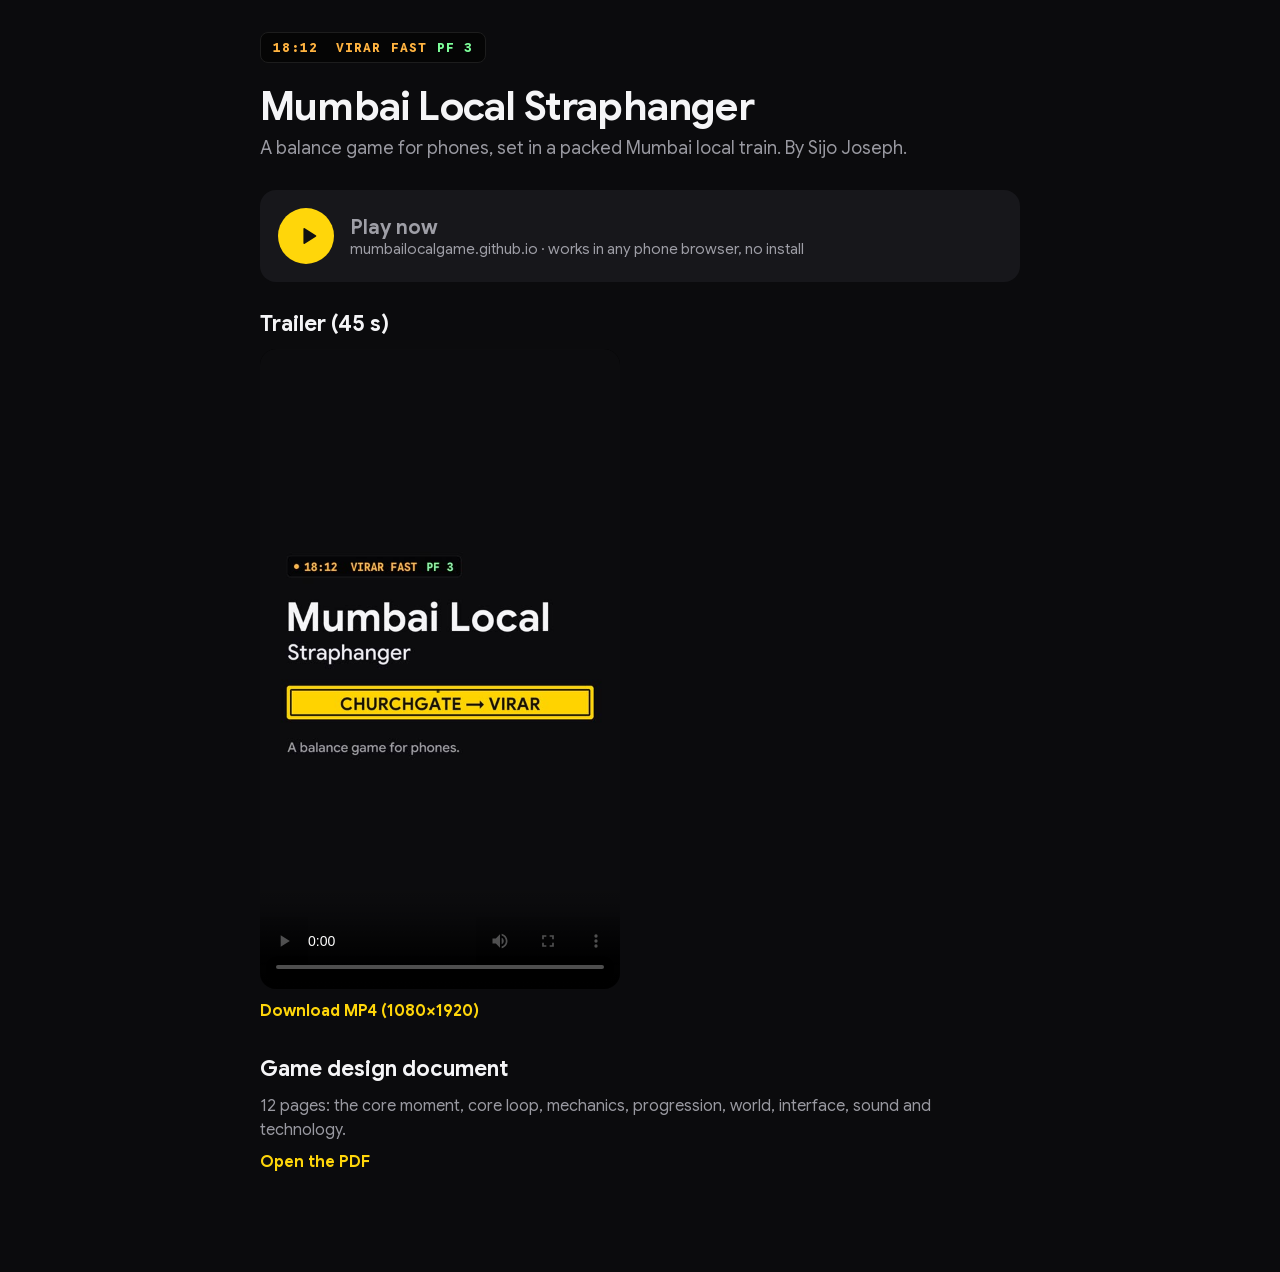
==== press/index.html @ 7895edca "v1.2 web build: clutch saves, new UI, Google Sans, Hindi/Marathi, Daily Ride; press kit" ====
<!DOCTYPE html>
<html lang="en">
<head>
<meta charset="UTF-8">
<meta name="viewport" content="width=device-width, initial-scale=1">
<title>Mumbai Local Straphanger · Press kit</title>
<meta name="description" content="Trailer, design document and playable build of Mumbai Local Straphanger.">
<link rel="icon" href="../icons/icon-192.png">
<link rel="stylesheet" href="../fonts/fonts.css">
<style>
:root{--bg:#0b0b0d;--s1:#17171b;--t2:rgba(235,235,245,.64);--y:#ffd60a}
*{box-sizing:border-box;margin:0;padding:0}
body{background:var(--bg);color:#f5f5f7;font-family:"Google Sans",system-ui,sans-serif;padding:32px 16px 64px}
main{max-width:760px;margin:0 auto}
.led{display:inline-flex;gap:10px;align-items:center;background:#050505;border:1px solid #1d1d1d;border-radius:8px;padding:6px 12px;font-family:"Google Sans Code",monospace;font-weight:700;font-size:13px;letter-spacing:.08em;color:#ffb340}
.led b{color:#7dff9a}
h1{font-size:40px;letter-spacing:-.02em;margin:18px 0 4px}
.sub{color:var(--t2);font-size:18px;margin-bottom:28px}
.play{display:flex;align-items:center;gap:16px;background:var(--s1);border-radius:16px;padding:18px;color:inherit;text-decoration:none;margin-bottom:28px}
.play i{flex:none;width:56px;height:56px;border-radius:50%;background:var(--y);display:flex;align-items:center;justify-content:center}
.play svg{width:22px;height:22px;margin-left:3px;fill:#111}
.play b{display:block;font-size:20px}.play span{color:var(--t2);font-size:15px}
h2{font-size:22px;margin:0 0 12px}
video{display:block;width:100%;max-width:360px;border-radius:16px;background:#000;margin-bottom:12px}
a.link{color:var(--y);font-weight:700;text-decoration:none}
section{margin-bottom:34px}
p{color:var(--t2);line-height:1.5}
</style>
</head>
<body>
<main>
  <div class="led">18:12 &nbsp;VIRAR FAST <b>PF 3</b></div>
  <h1>Mumbai Local Straphanger</h1>
  <p class="sub">A balance game for phones, set in a packed Mumbai local train. By Sijo Joseph.</p>
  <a class="play" href="../"><i><svg viewBox="0 0 24 24"><path d="M7 4.5v15a1 1 0 0 0 1.5.86l12-7.5a1 1 0 0 0 0-1.72l-12-7.5A1 1 0 0 0 7 4.5z"/></svg></i><span><b>Play now</b><span>mumbailocalgame.github.io · works in any phone browser, no install</span></span></a>
  <section>
    <h2>Trailer (45 s)</h2>
    <video src="mumbai-local-straphanger-trailer.mp4" controls playsinline preload="metadata" poster="trailer-poster.jpg"></video>
    <a class="link" href="mumbai-local-straphanger-trailer.mp4" download>Download MP4 (1080×1920)</a>
  </section>
  <section>
    <h2>Game design document</h2>
    <p>12 pages: the core moment, core loop, mechanics, progression, world, interface, sound and technology.</p>
    <p style="margin-top:8px"><a class="link" href="mumbai-local-straphanger-design-doc.pdf">Open the PDF</a></p>
  </section>
</main>
</body>
</html>
---- fonts/fonts.css ----
/* Google Sans and Google Sans Code: SIL Open Font License 1.1 (fonts.google.com). Bundled so the game works offline. */
/* Google Sans · devanagari */
@font-face {
  font-family: 'Google Sans';
  font-style: normal;
  font-weight: 400 700;
  font-display: swap;
  src: url(google-sans-devanagari.woff2) format('woff2');
  unicode-range: U+0900-097F, U+1CD0-1CF4, U+1CF7-1CF9, U+200C-200D, U+20A8, U+20B9, U+20F0, U+25CC, U+A830-A839, U+A8E0-A8FF, U+11B00-11B0A;
}
/* Google Sans · latin-ext */
@font-face {
  font-family: 'Google Sans';
  font-style: normal;
  font-weight: 400 700;
  font-display: swap;
  src: url(google-sans-latin-ext.woff2) format('woff2');
  unicode-range: U+0100-02BA, U+02BD-02C5, U+02C7-02CC, U+02CE-02D7, U+02DD-02FF, U+0304, U+0308, U+0329, U+1D00-1DBF, U+1E00-1E9F, U+1EF2-1EFF, U+2020, U+20A0-20AB, U+20AD-20C4, U+2113, U+2C60-2C7F, U+A720-A7FF;
}
/* Google Sans · latin */
@font-face {
  font-family: 'Google Sans';
  font-style: normal;
  font-weight: 400 700;
  font-display: swap;
  src: url(google-sans-latin.woff2) format('woff2');
  unicode-range: U+0000-00FF, U+0131, U+0152-0153, U+02BB-02BC, U+02C6, U+02DA, U+02DC, U+0304, U+0308, U+0329, U+2000-206F, U+20AC, U+2122, U+2191, U+2193, U+2212, U+2215, U+FEFF, U+FFFD;
}
/* Google Sans Code · latin */
@font-face {
  font-family: 'Google Sans Code';
  font-style: normal;
  font-weight: 400 700;
  font-display: swap;
  src: url(google-sans-code-latin.woff2) format('woff2');
  unicode-range: U+0000-00FF, U+0131, U+0152-0153, U+02BB-02BC, U+02C6, U+02DA, U+02DC, U+0304, U+0308, U+0329, U+2000-206F, U+20AC, U+2122, U+2191, U+2193, U+2212, U+2215, U+FEFF, U+FFFD;
}
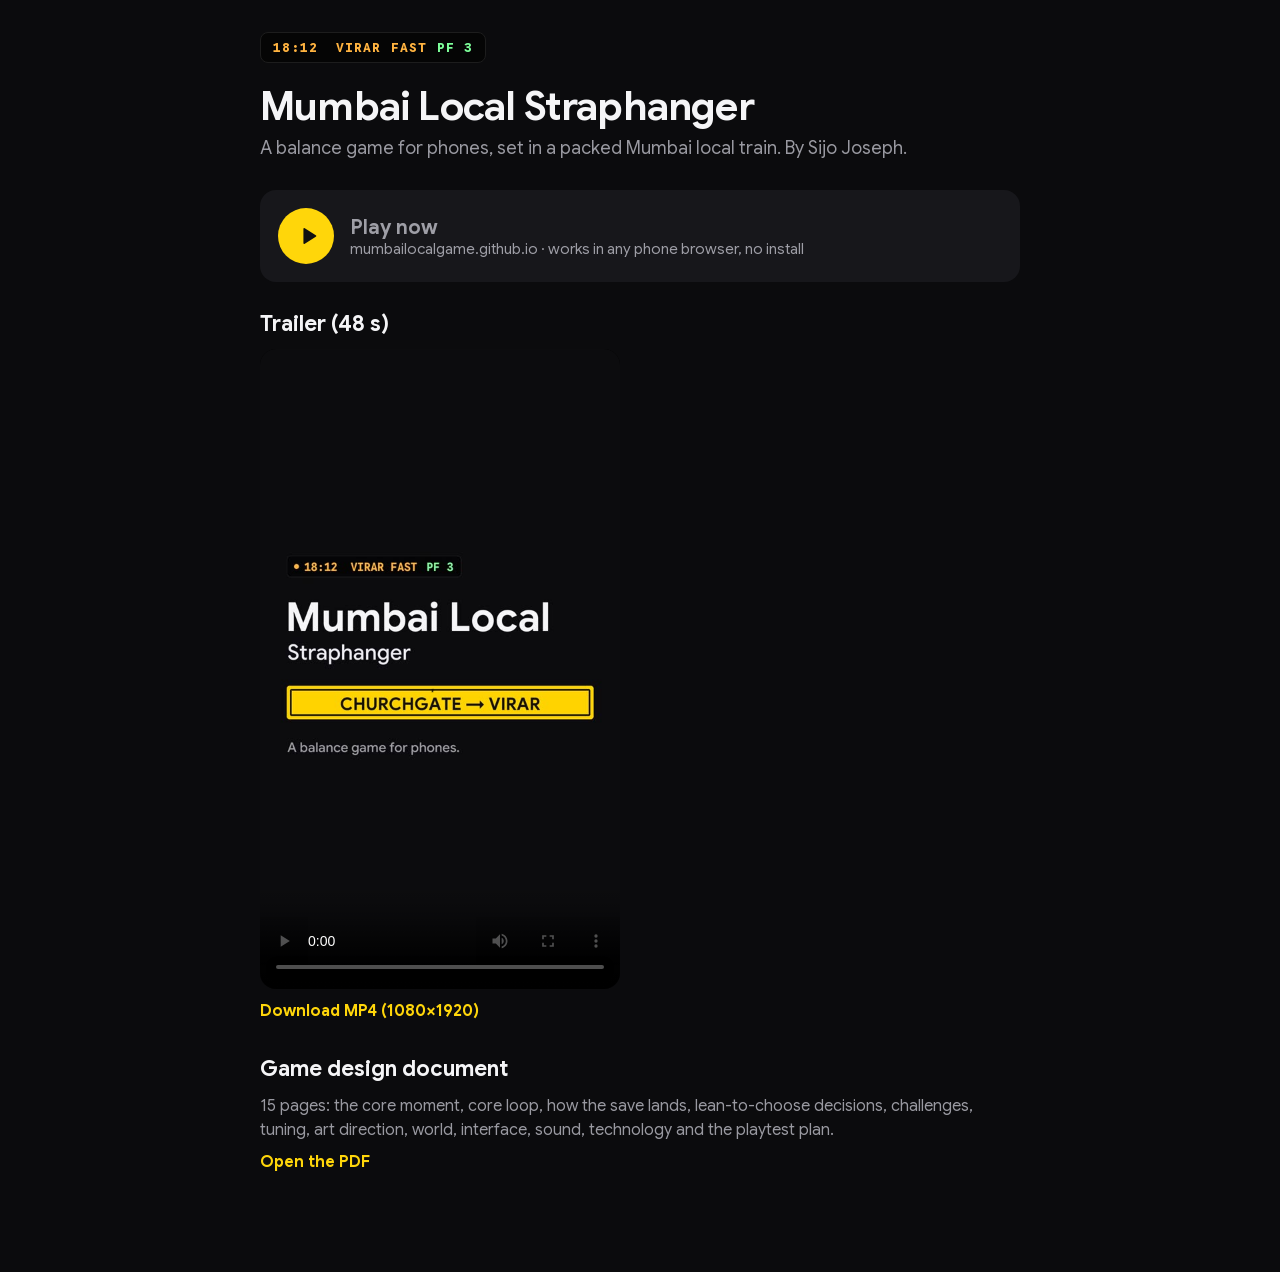
==== commit b7520b95: "v1.3 press kit: new trailer and 15-page design doc" ====
--- a/press/index.html
+++ b/press/index.html
@@ -34,13 +34,13 @@
   <p class="sub">A balance game for phones, set in a packed Mumbai local train. By Sijo Joseph.</p>
   <a class="play" href="../"><i><svg viewBox="0 0 24 24"><path d="M7 4.5v15a1 1 0 0 0 1.5.86l12-7.5a1 1 0 0 0 0-1.72l-12-7.5A1 1 0 0 0 7 4.5z"/></svg></i><span><b>Play now</b><span>mumbailocalgame.github.io · works in any phone browser, no install</span></span></a>
   <section>
-    <h2>Trailer (45 s)</h2>
+    <h2>Trailer (48 s)</h2>
     <video src="mumbai-local-straphanger-trailer.mp4" controls playsinline preload="metadata" poster="trailer-poster.jpg"></video>
     <a class="link" href="mumbai-local-straphanger-trailer.mp4" download>Download MP4 (1080×1920)</a>
   </section>
   <section>
     <h2>Game design document</h2>
-    <p>12 pages: the core moment, core loop, mechanics, progression, world, interface, sound and technology.</p>
+    <p>15 pages: the core moment, core loop, how the save lands, lean-to-choose decisions, challenges, tuning, art direction, world, interface, sound, technology and the playtest plan.</p>
     <p style="margin-top:8px"><a class="link" href="mumbai-local-straphanger-design-doc.pdf">Open the PDF</a></p>
   </section>
 </main>
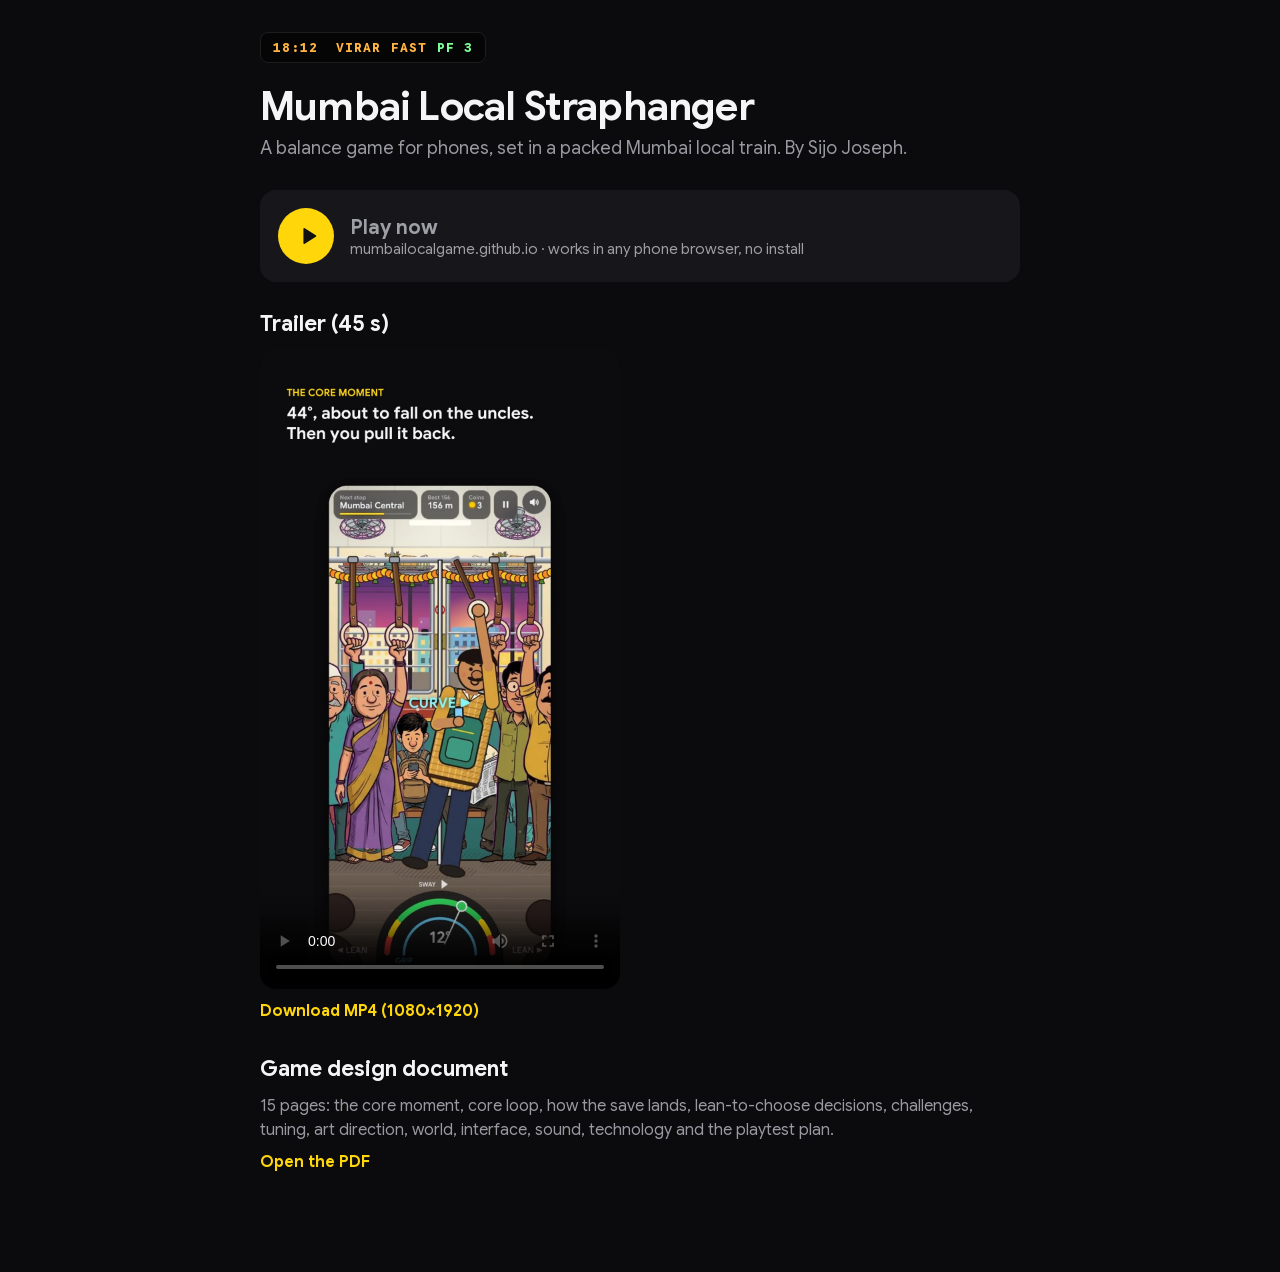
==== commit 779dc4d9: "Press page: 45 s trailer, new poster" ====
--- a/press/index.html
+++ b/press/index.html
@@ -34,7 +34,7 @@
   <p class="sub">A balance game for phones, set in a packed Mumbai local train. By Sijo Joseph.</p>
   <a class="play" href="../"><i><svg viewBox="0 0 24 24"><path d="M7 4.5v15a1 1 0 0 0 1.5.86l12-7.5a1 1 0 0 0 0-1.72l-12-7.5A1 1 0 0 0 7 4.5z"/></svg></i><span><b>Play now</b><span>mumbailocalgame.github.io · works in any phone browser, no install</span></span></a>
   <section>
-    <h2>Trailer (48 s)</h2>
+    <h2>Trailer (45 s)</h2>
     <video src="mumbai-local-straphanger-trailer.mp4" controls playsinline preload="metadata" poster="trailer-poster.jpg"></video>
     <a class="link" href="mumbai-local-straphanger-trailer.mp4" download>Download MP4 (1080×1920)</a>
   </section>
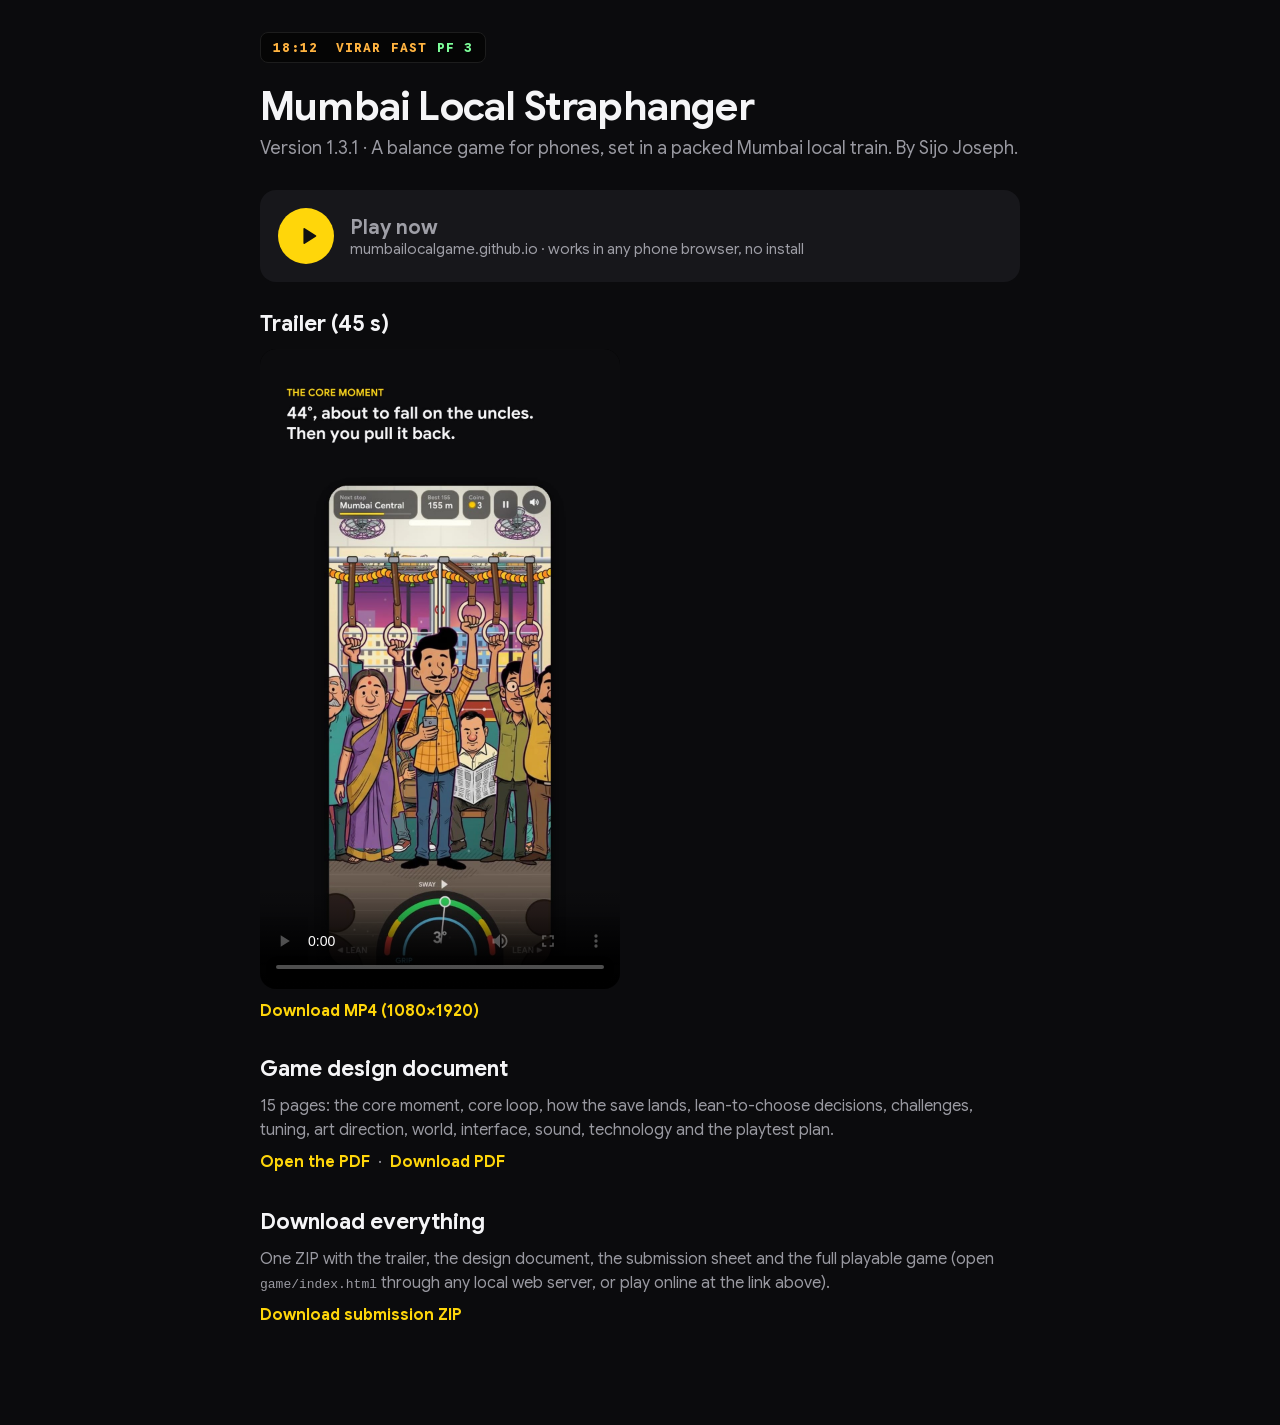
==== commit 726556fd: "v1.3.1 final: game, doc, trailer, download ZIP" ====
--- a/press/index.html
+++ b/press/index.html
@@ -31,7 +31,7 @@
 <main>
   <div class="led">18:12 &nbsp;VIRAR FAST <b>PF 3</b></div>
   <h1>Mumbai Local Straphanger</h1>
-  <p class="sub">A balance game for phones, set in a packed Mumbai local train. By Sijo Joseph.</p>
+  <p class="sub">Version 1.3.1 · A balance game for phones, set in a packed Mumbai local train. By Sijo Joseph.</p>
   <a class="play" href="../"><i><svg viewBox="0 0 24 24"><path d="M7 4.5v15a1 1 0 0 0 1.5.86l12-7.5a1 1 0 0 0 0-1.72l-12-7.5A1 1 0 0 0 7 4.5z"/></svg></i><span><b>Play now</b><span>mumbailocalgame.github.io · works in any phone browser, no install</span></span></a>
   <section>
     <h2>Trailer (45 s)</h2>
@@ -41,7 +41,12 @@
   <section>
     <h2>Game design document</h2>
     <p>15 pages: the core moment, core loop, how the save lands, lean-to-choose decisions, challenges, tuning, art direction, world, interface, sound, technology and the playtest plan.</p>
-    <p style="margin-top:8px"><a class="link" href="mumbai-local-straphanger-design-doc.pdf">Open the PDF</a></p>
+    <p style="margin-top:8px"><a class="link" href="mumbai-local-straphanger-design-doc.pdf">Open the PDF</a> &nbsp;·&nbsp; <a class="link" href="mumbai-local-straphanger-design-doc.pdf" download>Download PDF</a></p>
+  </section>
+  <section>
+    <h2>Download everything</h2>
+    <p>One ZIP with the trailer, the design document, the submission sheet and the full playable game (open <code>game/index.html</code> through any local web server, or play online at the link above).</p>
+    <p style="margin-top:8px"><a class="link" href="mumbai-local-straphanger-submission.zip" download>Download submission ZIP</a></p>
   </section>
 </main>
 </body>
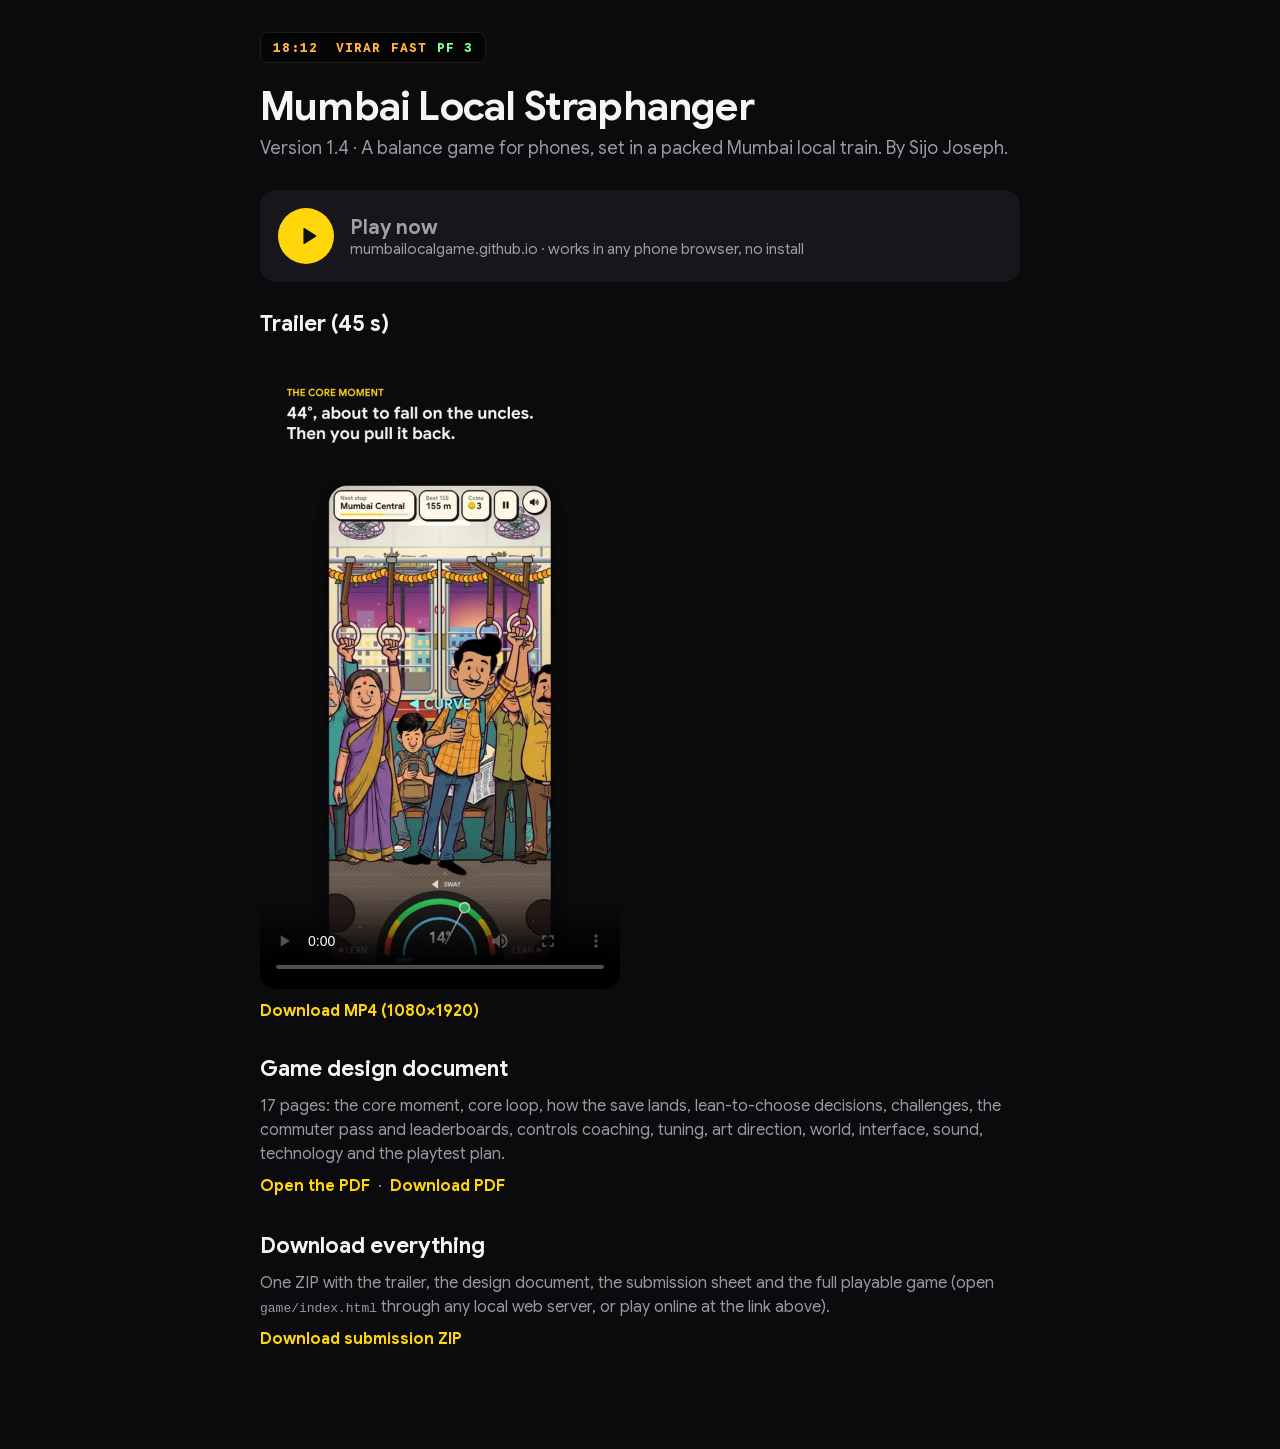
==== commit e13bf80e: "v1.4: pass, leaderboards, hand coach, new UI, doc and trailer" ====
--- a/press/index.html
+++ b/press/index.html
@@ -31,7 +31,7 @@
 <main>
   <div class="led">18:12 &nbsp;VIRAR FAST <b>PF 3</b></div>
   <h1>Mumbai Local Straphanger</h1>
-  <p class="sub">Version 1.3.1 · A balance game for phones, set in a packed Mumbai local train. By Sijo Joseph.</p>
+  <p class="sub">Version 1.4 · A balance game for phones, set in a packed Mumbai local train. By Sijo Joseph.</p>
   <a class="play" href="../"><i><svg viewBox="0 0 24 24"><path d="M7 4.5v15a1 1 0 0 0 1.5.86l12-7.5a1 1 0 0 0 0-1.72l-12-7.5A1 1 0 0 0 7 4.5z"/></svg></i><span><b>Play now</b><span>mumbailocalgame.github.io · works in any phone browser, no install</span></span></a>
   <section>
     <h2>Trailer (45 s)</h2>
@@ -40,7 +40,7 @@
   </section>
   <section>
     <h2>Game design document</h2>
-    <p>15 pages: the core moment, core loop, how the save lands, lean-to-choose decisions, challenges, tuning, art direction, world, interface, sound, technology and the playtest plan.</p>
+    <p>17 pages: the core moment, core loop, how the save lands, lean-to-choose decisions, challenges, the commuter pass and leaderboards, controls coaching, tuning, art direction, world, interface, sound, technology and the playtest plan.</p>
     <p style="margin-top:8px"><a class="link" href="mumbai-local-straphanger-design-doc.pdf">Open the PDF</a> &nbsp;·&nbsp; <a class="link" href="mumbai-local-straphanger-design-doc.pdf" download>Download PDF</a></p>
   </section>
   <section>
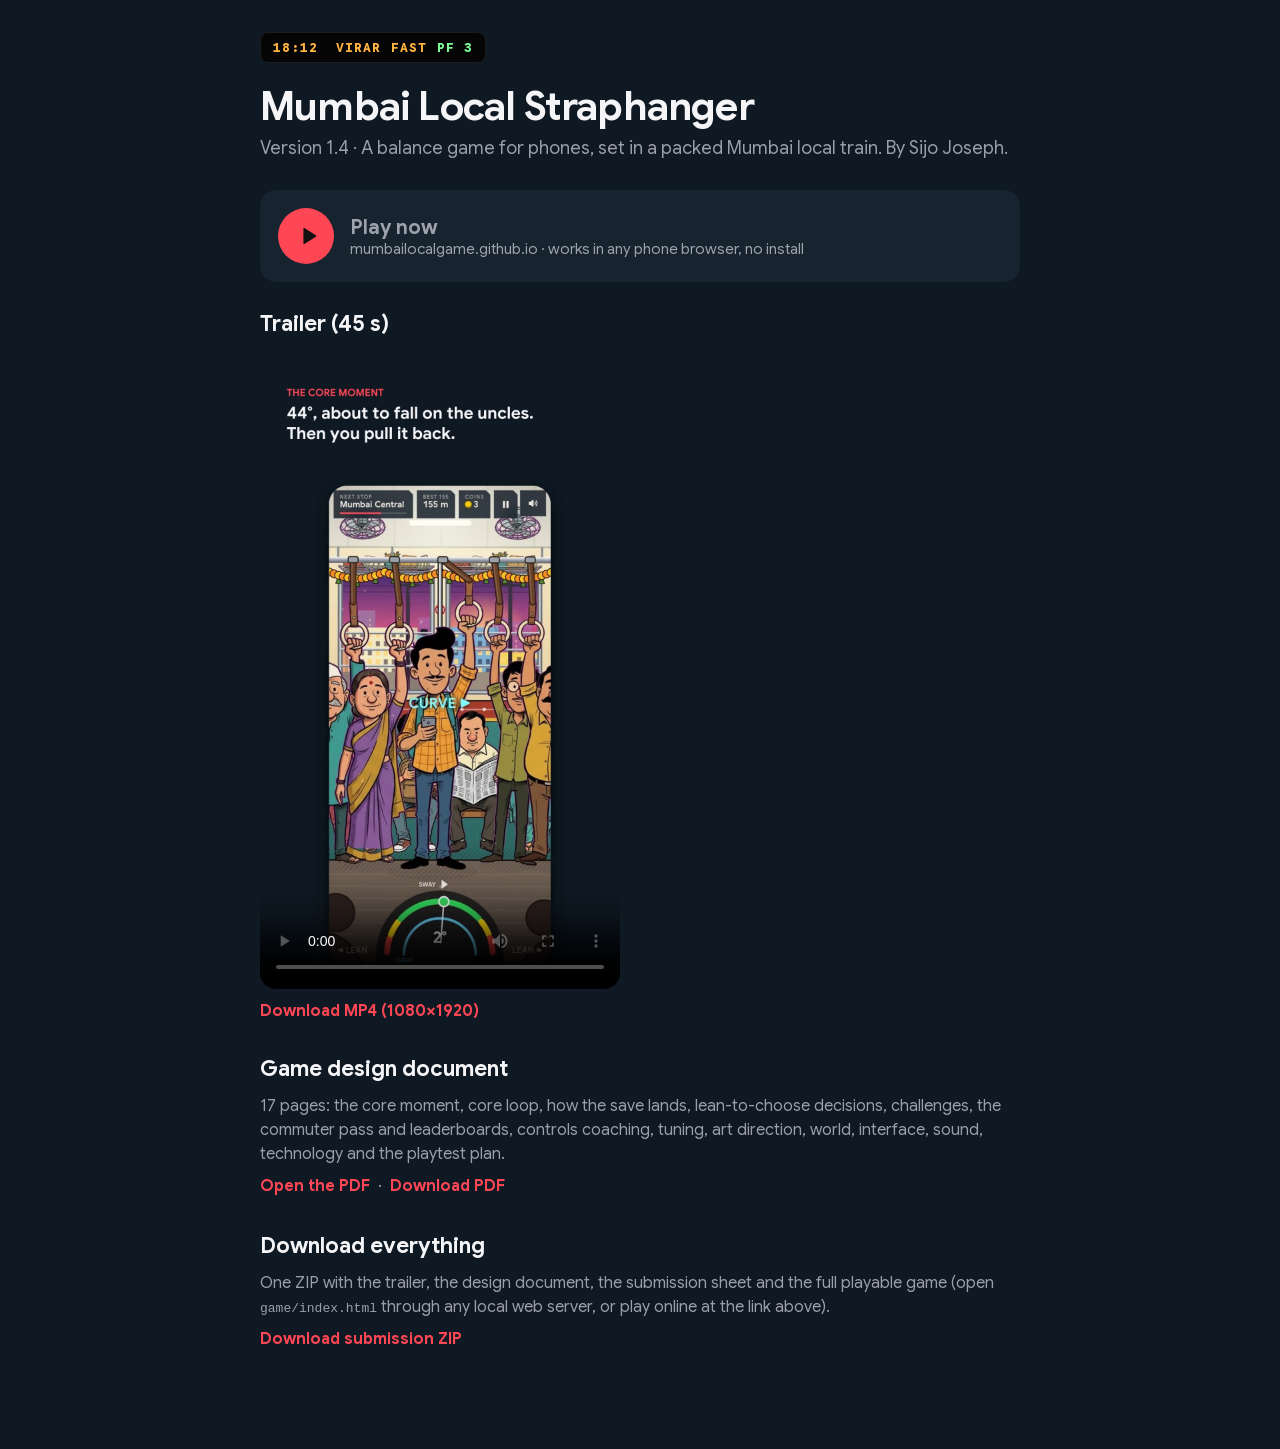
==== commit 776a668d: "v1.4: tactical UI, clearer layout, loading screen, new doc and trailer" ====
--- a/press/index.html
+++ b/press/index.html
@@ -8,7 +8,7 @@
 <link rel="icon" href="../icons/icon-192.png">
 <link rel="stylesheet" href="../fonts/fonts.css">
 <style>
-:root{--bg:#0b0b0d;--s1:#17171b;--t2:rgba(235,235,245,.64);--y:#ffd60a}
+:root{--bg:#0f1923;--s1:#17232f;--t2:rgba(235,235,245,.64);--y:#ff4655}
 *{box-sizing:border-box;margin:0;padding:0}
 body{background:var(--bg);color:#f5f5f7;font-family:"Google Sans",system-ui,sans-serif;padding:32px 16px 64px}
 main{max-width:760px;margin:0 auto}
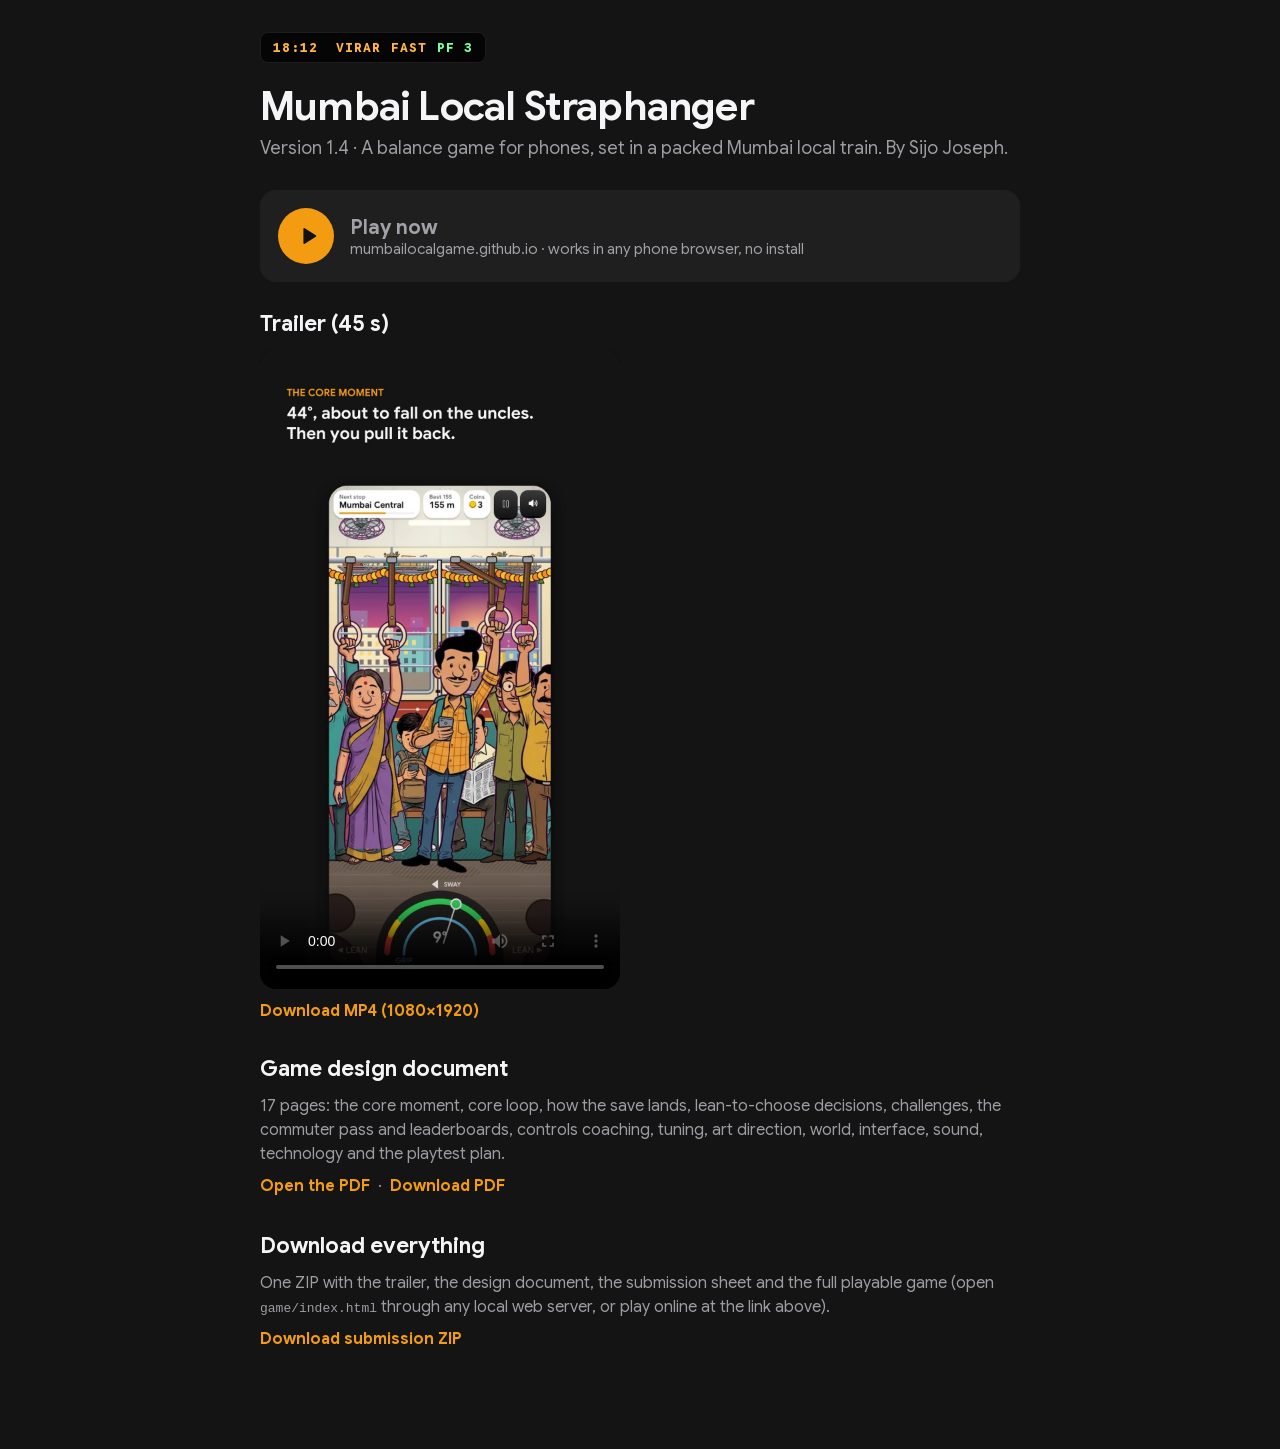
==== commit 019a9ec7: "v1.4: white + saffron UI, new doc and trailer" ====
--- a/press/index.html
+++ b/press/index.html
@@ -8,7 +8,7 @@
 <link rel="icon" href="../icons/icon-192.png">
 <link rel="stylesheet" href="../fonts/fonts.css">
 <style>
-:root{--bg:#0f1923;--s1:#17232f;--t2:rgba(235,235,245,.64);--y:#ff4655}
+:root{--bg:#141414;--s1:#1f1f1f;--t2:rgba(235,235,245,.64);--y:#f39c12}
 *{box-sizing:border-box;margin:0;padding:0}
 body{background:var(--bg);color:#f5f5f7;font-family:"Google Sans",system-ui,sans-serif;padding:32px 16px 64px}
 main{max-width:760px;margin:0 auto}
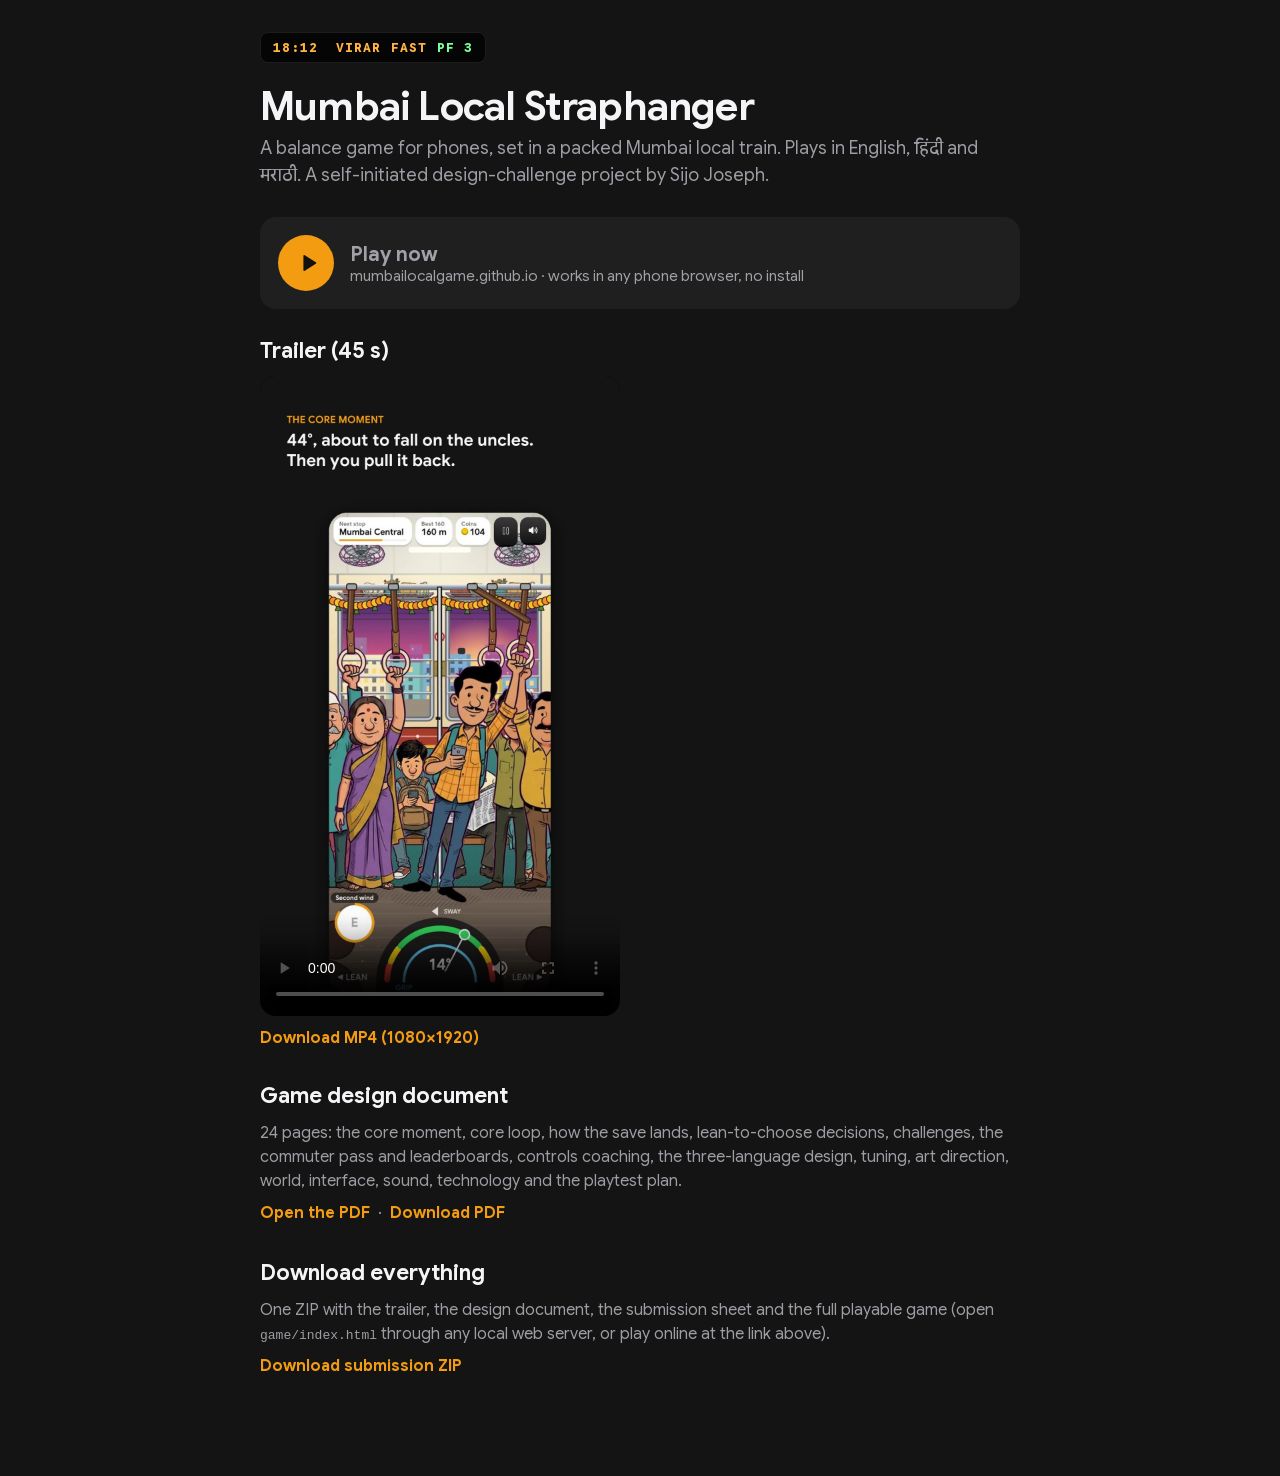
==== commit 4003846b: "Final submission files: design doc, trailer, ZIP" ====
--- a/press/index.html
+++ b/press/index.html
@@ -31,7 +31,7 @@
 <main>
   <div class="led">18:12 &nbsp;VIRAR FAST <b>PF 3</b></div>
   <h1>Mumbai Local Straphanger</h1>
-  <p class="sub">Version 1.4 · A balance game for phones, set in a packed Mumbai local train. By Sijo Joseph.</p>
+  <p class="sub">A balance game for phones, set in a packed Mumbai local train. Plays in English, हिंदी and मराठी. A self-initiated design-challenge project by Sijo Joseph.</p>
   <a class="play" href="../"><i><svg viewBox="0 0 24 24"><path d="M7 4.5v15a1 1 0 0 0 1.5.86l12-7.5a1 1 0 0 0 0-1.72l-12-7.5A1 1 0 0 0 7 4.5z"/></svg></i><span><b>Play now</b><span>mumbailocalgame.github.io · works in any phone browser, no install</span></span></a>
   <section>
     <h2>Trailer (45 s)</h2>
@@ -40,7 +40,7 @@
   </section>
   <section>
     <h2>Game design document</h2>
-    <p>17 pages: the core moment, core loop, how the save lands, lean-to-choose decisions, challenges, the commuter pass and leaderboards, controls coaching, tuning, art direction, world, interface, sound, technology and the playtest plan.</p>
+    <p>24 pages: the core moment, core loop, how the save lands, lean-to-choose decisions, challenges, the commuter pass and leaderboards, controls coaching, the three-language design, tuning, art direction, world, interface, sound, technology and the playtest plan.</p>
     <p style="margin-top:8px"><a class="link" href="mumbai-local-straphanger-design-doc.pdf">Open the PDF</a> &nbsp;·&nbsp; <a class="link" href="mumbai-local-straphanger-design-doc.pdf" download>Download PDF</a></p>
   </section>
   <section>
